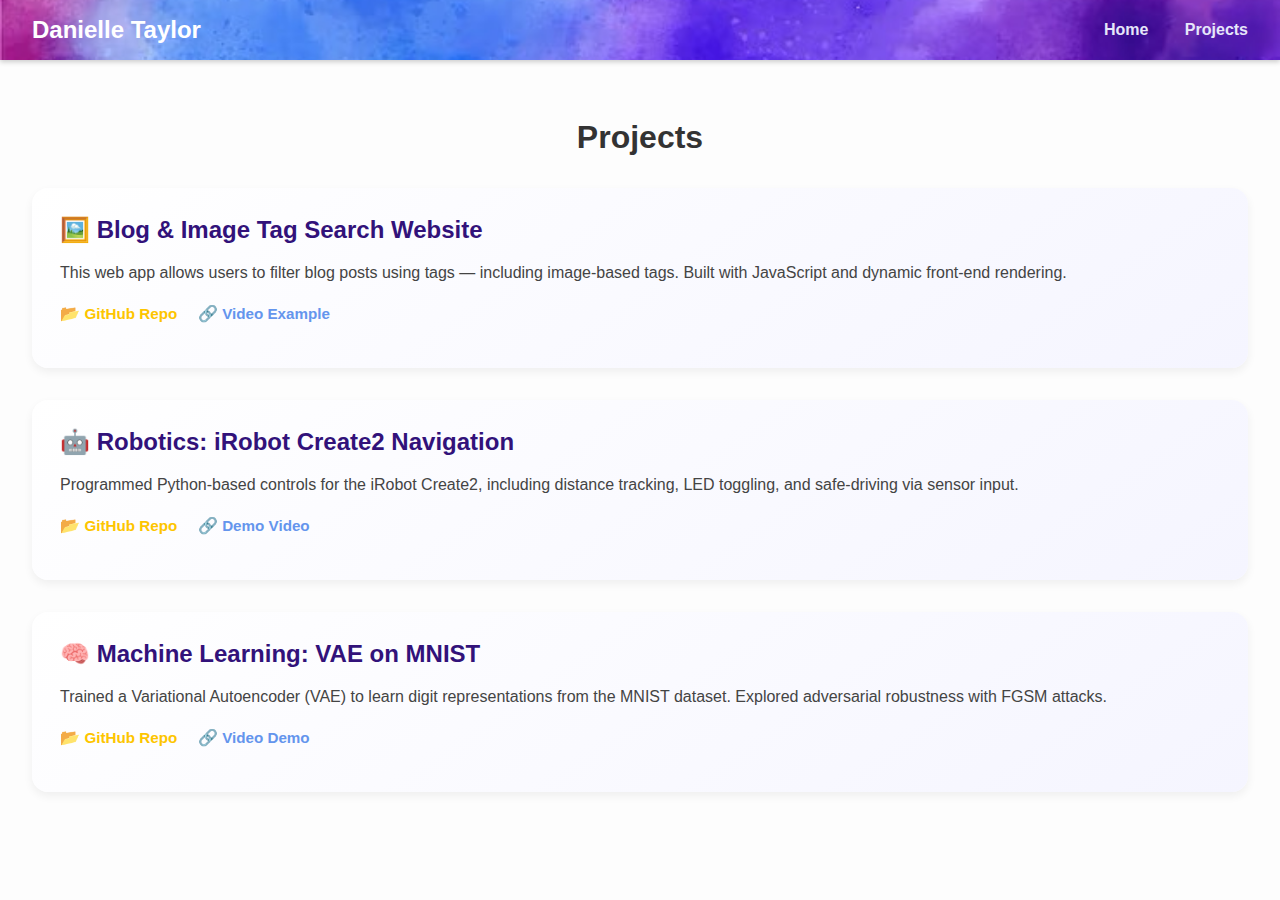
==== projects.html @ 4d548881 "Worked on HomePage" ====
<!DOCTYPE html>
<html lang="en">
<head>
  <meta charset="UTF-8" />
  <meta name="viewport" content="width=device-width, initial-scale=1.0" />
  <title>Projects | Danielle Taylor</title>
  <link rel="stylesheet" href="style.css" />
</head>
<body>
  <header class="site-header">
    <div class="container">
      <h1 class="site-title">Danielle Taylor</h1>
      <nav class="site-nav">
        <a href="index.html">Home</a>
        <a href="projects.html">Projects</a>
      </nav>
    </div>
  </header>





  
  <main>
    <h2 style="text-align: center;">Projects</h2>
  
    <div class="projects-grid">
      <!-- Project 1 -->
      <section class="project">
        <h3>🖼️ Blog & Image Tag Search Website</h3>
        <p>This web app allows users to filter blog posts using tags — including image-based tags. Built with JavaScript and dynamic front-end rendering.</p>
        <p>
          📂 <a href="https://github.com/DanielleJTaylor/WebDev/tree/a3f92753faeaedb4a75d75e4c604902d5edf4803/ImageArchieve" target="_blank">GitHub Repo</a>
          🔗 <a href="https://your-live-project-link.com" target="_blank">Video Example</a>
        </p>
      </section>
  
      <!-- Project 2 -->
      <section class="project">
        <h3>🤖 Robotics: iRobot Create2 Navigation</h3>
        <p>Programmed Python-based controls for the iRobot Create2, including distance tracking, LED toggling, and safe-driving via sensor input.</p>
        <p>
          📂 <a href="https://github.com/DanielleJTaylor/Robotics-Create2" target="_blank">GitHub Repo</a>
          🔗 <a href="https://your-video-link.com" target="_blank">Demo Video</a>
        </p>
      </section>
  
      <!-- Project 3 -->
      <section class="project">
        <h3>🧠 Machine Learning: VAE on MNIST</h3>
        <p>Trained a Variational Autoencoder (VAE) to learn digit representations from the MNIST dataset. Explored adversarial robustness with FGSM attacks.</p>
        <p>
          📂 <a href="https://github.com/DanielleJTaylor/ML-VAE-MNIST" target="_blank">GitHub Repo</a>
          🔗 <a href="https://your-demo-video.com" target="_blank">Video Demo</a>
        </p>
      </section>
  
      <!-- Add more projects below! -->
    </div>
  </main>
  
</body>
</html>
---- style.css ----
/* Reset body */
body {
  margin: 0;
  font-family: Arial, sans-serif;
  background-color: #fdfdfd; /* light background */
  color: #222; /* dark text */
}

.site-header {
  position: sticky;
  top: 0;
  background-image: url("Cosmic.jpg");
  background-size: cover;
  background-position: center;
  color: white;
  padding: 1rem 2rem;
  z-index: 1000;
  box-shadow: 0 2px 5px rgba(0,0,0,0.2);
  position: relative;
}


/* Flex layout */
.container {
  display: flex;
  justify-content: space-between;
  align-items: center;
}

/* Site title */
.site-title {
  margin: 0;
  font-size: 1.5rem;
  color: white; /* white accent */
}

/* Navigation */
.site-nav a {
  color: #E6E6FA;
  text-decoration: none;
  margin-left: 2rem;
  font-weight: bold;
}

.site-nav a:hover {
  text-decoration: underline;
}

/* Page content */
main {
  padding: 2rem;
}

main h2 {
  text-align: center;
  margin-bottom: 2rem;
  color: #333;
  font-size: 2rem;
}

/* Centered wrapper */
.project-wrapper {
  max-width: 960px;
  margin: 0 auto;
  padding: 0 1rem;
}

.project {
  position: relative;
  background: linear-gradient(145deg, #ffffff, #f5f5ff);
  padding: 1.75rem;
  border-radius: 16px;
  box-shadow: 0 4px 10px rgba(0,0,0,0.06);
  margin-bottom: 2rem;
  overflow: hidden; /* ensures overlay stays inside */
  transition: box-shadow 0.3s ease;
}

.project::after {
  content: "";
  position: absolute;
  inset: 0;
  background: rgba(100, 100, 100, 0.1); /* soft purple overlay */
  opacity: 0;
  transition: opacity 0.3s ease;
  z-index: 1;
  border-radius: 16px;
}

.project:hover::after {
  opacity: 1;
}

.project > * {
  position: relative;
  z-index: 2;
}

.project h3 {
  color: #32127A; /* Deep purple */
  font-size: 1.5rem;
  margin-top: 0;
  margin-bottom: 0.6rem;
}


.project p {
  color: #444;
  line-height: 1.6;
  margin-bottom: 0.8rem;
}

/* Project links */
.project a {
  text-decoration: none;
  font-weight: bold;
  margin-right: 1rem;
  font-size: 0.95rem;
}

.project a:first-of-type {
  color: #FDC500; /* gold yellow */
}

.project a:last-of-type {
  color: #6495ED; /* cornflower blue */
}


.project a:hover {
  text-decoration: underline;
  opacity: 0.85;
}






/* Home layout */
.home-container {
  display: flex;
  flex-wrap: wrap;
  justify-content: space-between;
  padding: 2rem;
  gap: 2rem;
}

.left-column {
  flex: 1;
  min-width: 250px;
  text-align: center;
  background-image: url("Cosmic.jpg");
  background-size: cover;
  background-position: center;
  color: #fff;
  padding: 2rem 1rem;
  border-radius: 12px;
  max-height: 450px;
  margin-top: 30px;
  position: relative;
  overflow: hidden;
}

.right-column {
  flex: 2;
  min-width: 300px;
  padding-left: 30px;
}



.left-column::before {
  content: "";
  position: absolute;
  inset: 0;
  background: rgba(0, 0, 0, 0.3); /* subtle black overlay */
  z-index: 0;
}

.left-column > * {
  position: relative;
  z-index: 1;
}

.social-links {
  margin-top: 1rem;
}

.btn {
  display: inline-block;
  margin: 0.5rem;
  padding: 0.6rem 1.2rem;
  background-color:black;
  color: white;
  text-decoration: none;
  border-radius: 6px;
  font-weight: bold;
  transition: background-color 0.3s ease;
}

.btn:hover {
  background-color: #865bd6;
  box-shadow: 0 0 10px #865bd6;
}


.right-column ul {
  margin: 0.5rem 0 1.5rem 1rem;
  padding-left: 1.2rem;
}

.right-column li {
  margin-bottom: 0.5rem;
  line-height: 1.6;
  color: #444;
}


.right-column h3 {
  margin-top: 2rem;
  border-bottom: 2px solid #CDAEFF;
  padding-bottom: 0.4rem;
}

.left-column h2 {

  color: #fff;
  
}

.profile-pic {
  width: 200px;
  height: 200px;
  object-fit: cover;
  border-radius: 50%;
  border: 10px solid #fff; /* Adjust width here */
  margin-bottom: 1rem;
}
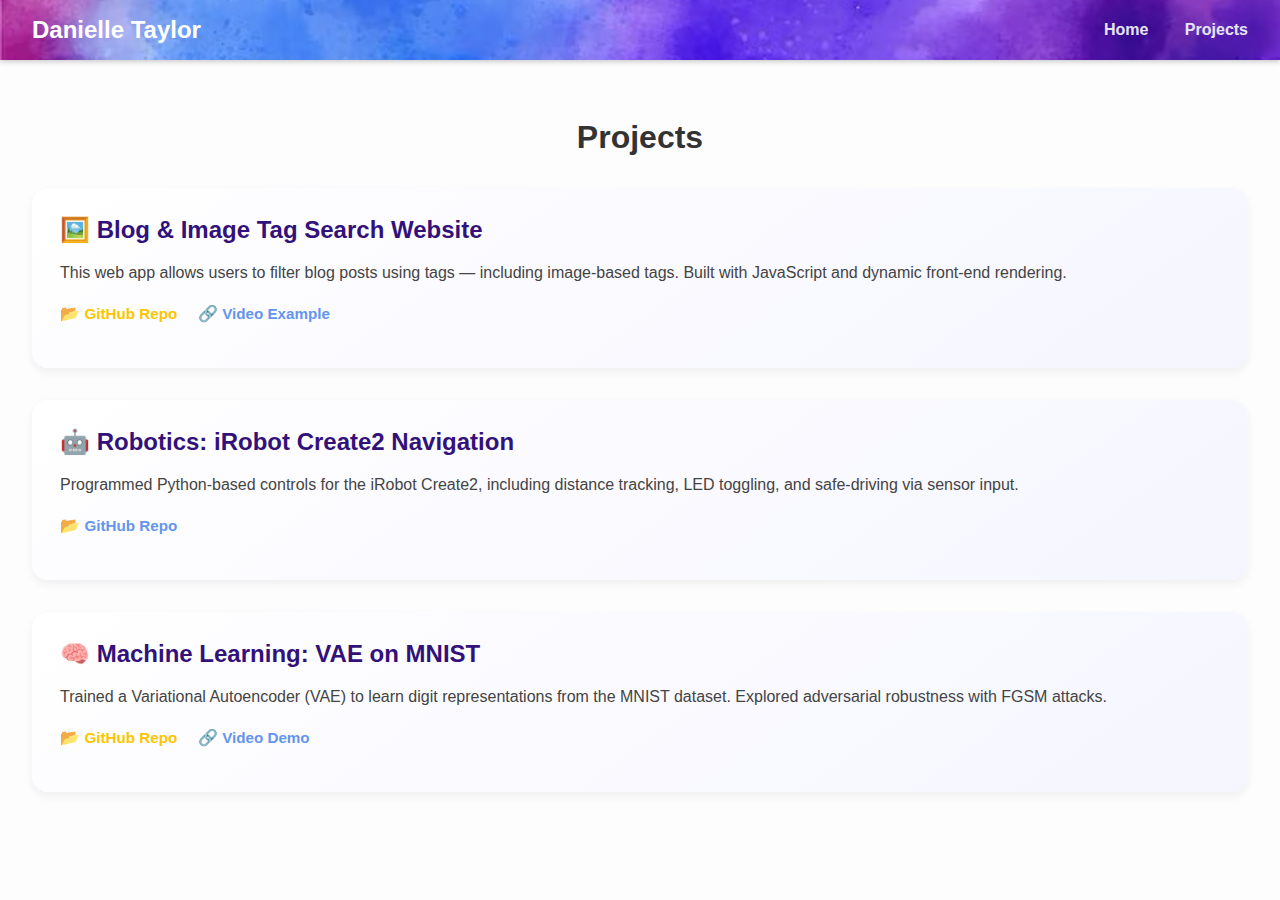
==== commit aed9f70c: "Need to center it on page" ====
--- a/projects.html
+++ b/projects.html
@@ -31,8 +31,8 @@
         <h3>🖼️ Blog & Image Tag Search Website</h3>
         <p>This web app allows users to filter blog posts using tags — including image-based tags. Built with JavaScript and dynamic front-end rendering.</p>
         <p>
-          📂 <a href="https://github.com/DanielleJTaylor/WebDev/tree/a3f92753faeaedb4a75d75e4c604902d5edf4803/ImageArchieve" target="_blank">GitHub Repo</a>
-          🔗 <a href="https://your-live-project-link.com" target="_blank">Video Example</a>
+          📂 <a href="https://github.com/DanielleJTaylor/WebDev/tree/a3f92753faeaedb4a75d75e4c604902d5edf4803/ImageArchieve" target="_blank" class="github-link">GitHub Repo</a>
+          🔗 <a href="https://your-live-project-link.com" target="_blank" class="video-link">Video Example</a>
         </p>
       </section>
   
@@ -41,8 +41,7 @@
         <h3>🤖 Robotics: iRobot Create2 Navigation</h3>
         <p>Programmed Python-based controls for the iRobot Create2, including distance tracking, LED toggling, and safe-driving via sensor input.</p>
         <p>
-          📂 <a href="https://github.com/DanielleJTaylor/Robotics-Create2" target="_blank">GitHub Repo</a>
-          🔗 <a href="https://your-video-link.com" target="_blank">Demo Video</a>
+          📂 <a href="https://github.com/DanielleJTaylor/Robotics-Create2" target="_blank" class="github-link">GitHub Repo</a>
         </p>
       </section>
   
@@ -51,8 +50,8 @@
         <h3>🧠 Machine Learning: VAE on MNIST</h3>
         <p>Trained a Variational Autoencoder (VAE) to learn digit representations from the MNIST dataset. Explored adversarial robustness with FGSM attacks.</p>
         <p>
-          📂 <a href="https://github.com/DanielleJTaylor/ML-VAE-MNIST" target="_blank">GitHub Repo</a>
-          🔗 <a href="https://your-demo-video.com" target="_blank">Video Demo</a>
+          📂 <a href="https://github.com/DanielleJTaylor/ML-VAE-MNIST" target="_blank" class="github-link">GitHub Repo</a>
+          🔗 <a href="https://your-demo-video.com" target="_blank" class="video-link">Video Demo</a>
         </p>
       </section>
   
--- a/style.css
+++ b/style.css
@@ -236,4 +236,4 @@
   border-radius: 50%;
   border: 10px solid #fff; /* Adjust width here */
   margin-bottom: 1rem;
-}
+}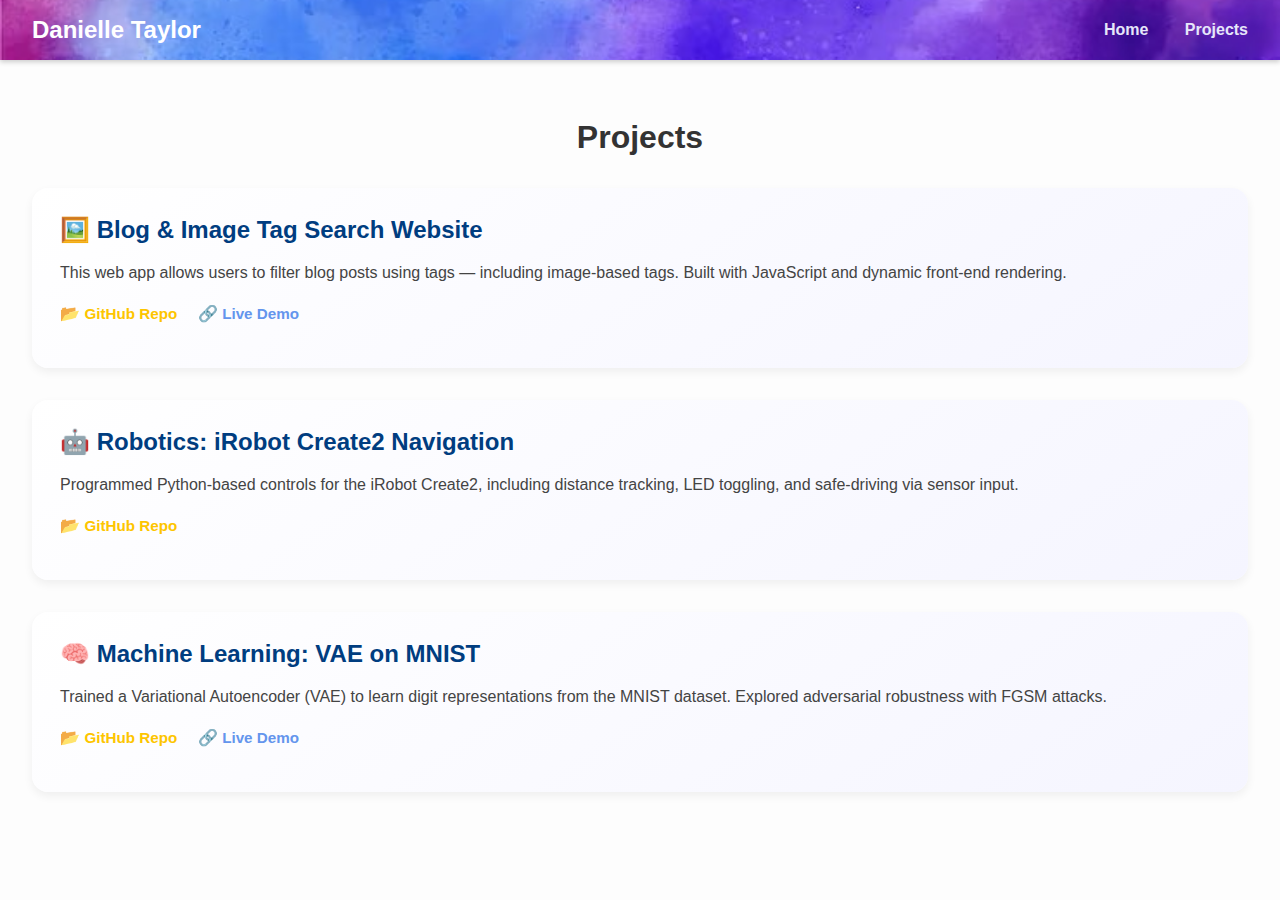
==== commit e0516542: "change color" ====
--- a/projects.html
+++ b/projects.html
@@ -32,7 +32,7 @@
         <p>This web app allows users to filter blog posts using tags — including image-based tags. Built with JavaScript and dynamic front-end rendering.</p>
         <p>
           📂 <a href="https://github.com/DanielleJTaylor/WebDev/tree/a3f92753faeaedb4a75d75e4c604902d5edf4803/ImageArchieve" target="_blank" class="github-link">GitHub Repo</a>
-          🔗 <a href="https://your-live-project-link.com" target="_blank" class="video-link">Video Example</a>
+          🔗 <a href="https://your-live-project-link.com" target="_blank" class="live-link">Live Demo</a>
         </p>
       </section>
   
@@ -51,7 +51,7 @@
         <p>Trained a Variational Autoencoder (VAE) to learn digit representations from the MNIST dataset. Explored adversarial robustness with FGSM attacks.</p>
         <p>
           📂 <a href="https://github.com/DanielleJTaylor/ML-VAE-MNIST" target="_blank" class="github-link">GitHub Repo</a>
-          🔗 <a href="https://your-demo-video.com" target="_blank" class="video-link">Video Demo</a>
+          🔗 <a href="https://your-demo-video.com" target="_blank" class="live-link">Live Demo</a>
         </p>
       </section>
   
--- a/style.css
+++ b/style.css
@@ -2,8 +2,8 @@
 body {
   margin: 0;
   font-family: Arial, sans-serif;
-  background-color: #fdfdfd; /* light background */
-  color: #222; /* dark text */
+  background-color: #fdfdfd;
+  color: #222;
 }
 
 .site-header {
@@ -19,22 +19,18 @@
   position: relative;
 }
 
-
-/* Flex layout */
 .container {
   display: flex;
   justify-content: space-between;
   align-items: center;
 }
 
-/* Site title */
 .site-title {
   margin: 0;
   font-size: 1.5rem;
-  color: white; /* white accent */
-}
-
-/* Navigation */
+  color: white;
+}
+
 .site-nav a {
   color: #E6E6FA;
   text-decoration: none;
@@ -72,7 +68,7 @@
   border-radius: 16px;
   box-shadow: 0 4px 10px rgba(0,0,0,0.06);
   margin-bottom: 2rem;
-  overflow: hidden; /* ensures overlay stays inside */
+  overflow: hidden;
   transition: box-shadow 0.3s ease;
 }
 
@@ -80,7 +76,7 @@
   content: "";
   position: absolute;
   inset: 0;
-  background: rgba(100, 100, 100, 0.1); /* soft purple overlay */
+  background: rgba(100, 100, 100, 0.1);
   opacity: 0;
   transition: opacity 0.3s ease;
   z-index: 1;
@@ -97,12 +93,11 @@
 }
 
 .project h3 {
-  color: #32127A; /* Deep purple */
+  color: #003d80; /* darker version of cornflower blue */
   font-size: 1.5rem;
   margin-top: 0;
   margin-bottom: 0.6rem;
 }
-
 
 .project p {
   color: #444;
@@ -110,7 +105,6 @@
   margin-bottom: 0.8rem;
 }
 
-/* Project links */
 .project a {
   text-decoration: none;
   font-weight: bold;
@@ -118,32 +112,28 @@
   font-size: 0.95rem;
 }
 
-.project a:first-of-type {
+.github-link {
   color: #FDC500; /* gold yellow */
 }
 
-.project a:last-of-type {
+.live-link {
   color: #6495ED; /* cornflower blue */
 }
-
 
 .project a:hover {
   text-decoration: underline;
   opacity: 0.85;
 }
 
-
-
-
-
-
 /* Home layout */
 .home-container {
   display: flex;
-  flex-wrap: wrap;
-  justify-content: space-between;
+  justify-content: center;
+  align-items: center;
+  max-height: calc(100vh - 80px);
   padding: 2rem;
   gap: 2rem;
+  overflow: hidden;
 }
 
 .left-column {
@@ -156,31 +146,39 @@
   color: #fff;
   padding: 2rem 1rem;
   border-radius: 12px;
-  max-height: 450px;
-  margin-top: 30px;
-  position: relative;
+  height: 450px;
+  position: sticky;
   overflow: hidden;
-}
-
-.right-column {
-  flex: 2;
-  min-width: 300px;
-  padding-left: 30px;
-}
-
-
+  display: flex;
+  flex-direction: column;
+  justify-content: center;
+  align-items: center;
+}
 
 .left-column::before {
   content: "";
   position: absolute;
   inset: 0;
-  background: rgba(0, 0, 0, 0.3); /* subtle black overlay */
+  background: rgba(0, 0, 0, 0.3);
   z-index: 0;
 }
 
 .left-column > * {
   position: relative;
   z-index: 1;
+}
+
+.right-column {
+  flex: 2;
+  min-width: 100px;
+  padding-left: 30px;
+  display: flex;
+  flex-direction: column;
+  justify-content: top;
+  text-align: start;
+  max-height: 100%;
+  overflow-y: auto;
+  height: 520px;
 }
 
 .social-links {
@@ -191,7 +189,7 @@
   display: inline-block;
   margin: 0.5rem;
   padding: 0.6rem 1.2rem;
-  background-color:black;
+  background-color: black;
   color: white;
   text-decoration: none;
   border-radius: 6px;
@@ -200,10 +198,9 @@
 }
 
 .btn:hover {
-  background-color: #865bd6;
-  box-shadow: 0 0 10px #865bd6;
-}
-
+  background-color: #6495ED;
+  box-shadow: 0 0 10px #6495ED;
+}
 
 .right-column ul {
   margin: 0.5rem 0 1.5rem 1rem;
@@ -216,17 +213,14 @@
   color: #444;
 }
 
-
 .right-column h3 {
   margin-top: 2rem;
-  border-bottom: 2px solid #CDAEFF;
+  border-bottom: 2px solid #6495ED;
   padding-bottom: 0.4rem;
 }
 
 .left-column h2 {
-
   color: #fff;
-  
 }
 
 .profile-pic {
@@ -234,6 +228,6 @@
   height: 200px;
   object-fit: cover;
   border-radius: 50%;
-  border: 10px solid #fff; /* Adjust width here */
+  border: 10px solid #fff;
   margin-bottom: 1rem;
-}+}
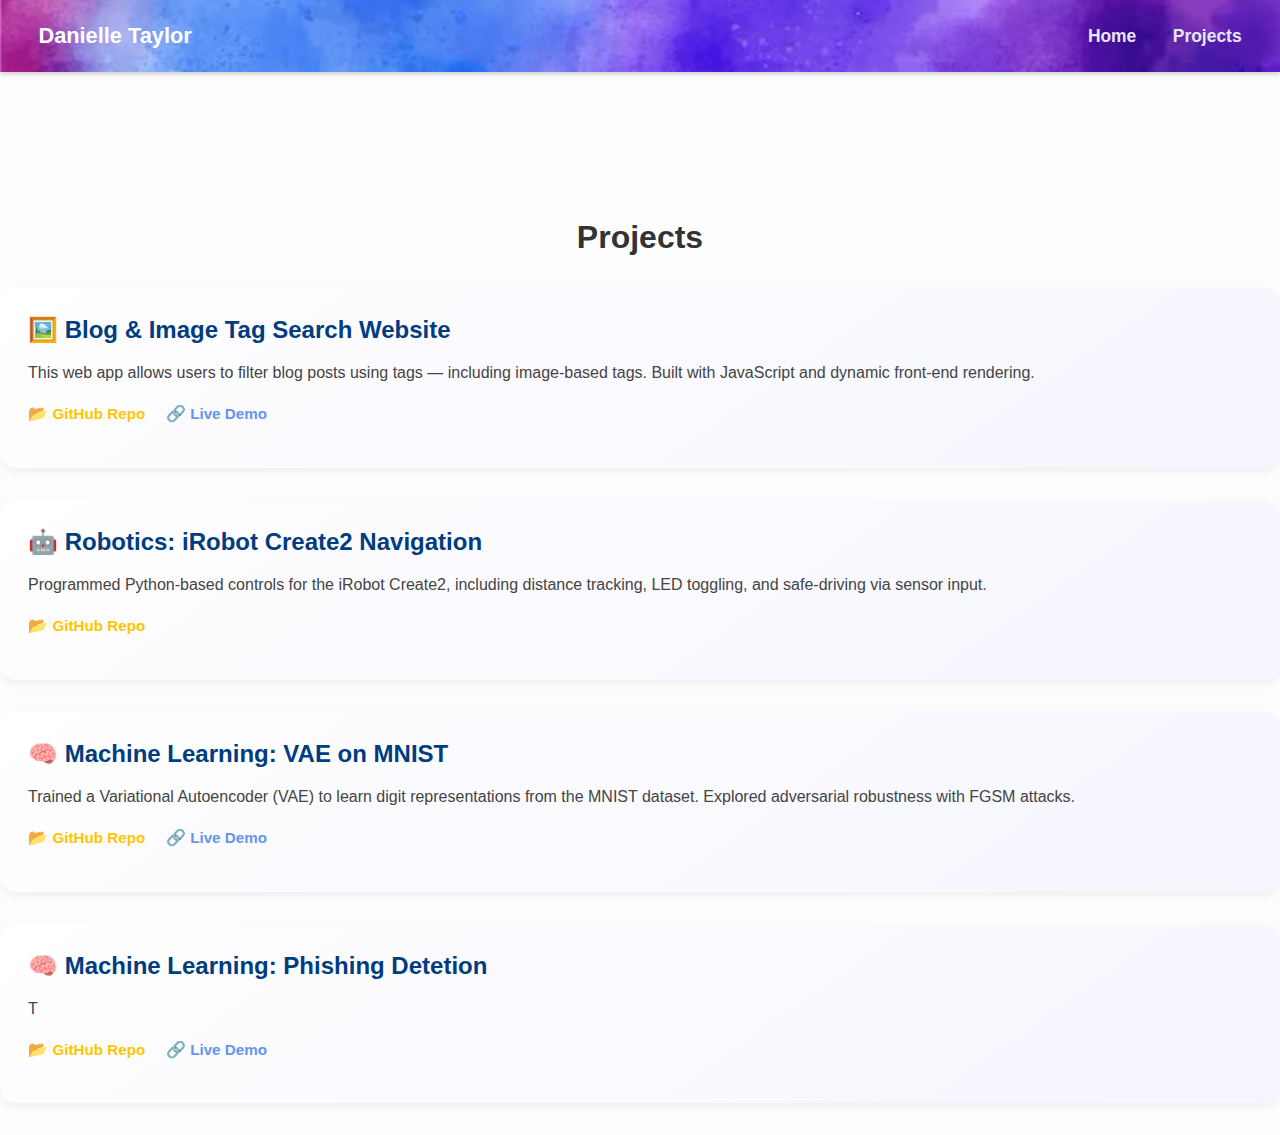
==== commit f48ba9e8: "push to fix error" ====
--- a/projects.html
+++ b/projects.html
@@ -54,6 +54,16 @@
           🔗 <a href="https://your-demo-video.com" target="_blank" class="live-link">Live Demo</a>
         </p>
       </section>
+
+            <!-- Project 3 -->
+      <section class="project">
+        <h3>🧠 Machine Learning: Phishing Detetion </h3>
+        <p>T</p>
+        <p>
+          📂 <a href="https://github.com/DanielleJTaylor/ML-VAE-MNIST" target="_blank" class="github-link">GitHub Repo</a>
+          🔗 <a href="https://your-demo-video.com" target="_blank" class="live-link">Live Demo</a>
+        </p>
+      </section>
   
       <!-- Add more projects below! -->
     </div>
--- a/style.css
+++ b/style.css
@@ -1,22 +1,25 @@
-/* Reset body */
+/* Body becomes a column-based Flex container with 2 rows */
 body {
+  display: flex;
+  flex-direction: column;
+  height: 100vh; /* Make sure it takes full viewport height */
   margin: 0;
   font-family: Arial, sans-serif;
   background-color: #fdfdfd;
   color: #222;
 }
 
+/* Top row: Banner/Header */
 .site-header {
-  position: sticky;
-  top: 0;
+  flex: 0 0 auto;
   background-image: url("Cosmic.jpg");
   background-size: cover;
   background-position: center;
   color: white;
-  padding: 1rem 2rem;
-  z-index: 1000;
+  align-content: center;
   box-shadow: 0 2px 5px rgba(0,0,0,0.2);
-  position: relative;
+  height: 8vh;
+  padding: 0px 3vw; /* 1rem top/bottom, 5% of screen width on left/right */
 }
 
 .container {
@@ -27,8 +30,9 @@
 
 .site-title {
   margin: 0;
-  font-size: 1.5rem;
+  font-size: clamp(0.2rem, 1vw + 1vh, 4rem);
   color: white;
+  
 }
 
 .site-nav a {
@@ -36,16 +40,13 @@
   text-decoration: none;
   margin-left: 2rem;
   font-weight: bold;
+  font-size: clamp(0.1rem, 0.8vw + 0.8vh, 3rem);
 }
 
 .site-nav a:hover {
   text-decoration: underline;
 }
 
-/* Page content */
-main {
-  padding: 2rem;
-}
 
 main h2 {
   text-align: center;
@@ -125,9 +126,18 @@
   opacity: 0.85;
 }
 
+/* Page content */
+main {
+  padding-top: 120px;
+}
+
+
 /* Home layout */
-.home-container {
-  display: flex;
+/* Bottom row: Main Content area (with two columns) */
+main.home-container {
+  flex: 1 1 auto;
+  display: flex;
+  flex-direction: row;
   justify-content: center;
   align-items: center;
   max-height: calc(100vh - 80px);
@@ -136,9 +146,11 @@
   overflow: hidden;
 }
 
+
 .left-column {
   flex: 1;
   min-width: 250px;
+  max-width: 350px;
   text-align: center;
   background-image: url("Cosmic.jpg");
   background-size: cover;
@@ -146,8 +158,9 @@
   color: #fff;
   padding: 2rem 1rem;
   border-radius: 12px;
-  height: 450px;
-  position: sticky;
+  max-height: calc(100vh - 25vh); 
+  aspect-ratio: 3 / 4; /* Keeps width:height ratio */
+  position: relative;
   overflow: hidden;
   display: flex;
   flex-direction: column;
@@ -224,10 +237,13 @@
 }
 
 .profile-pic {
-  width: 200px;
-  height: 200px;
+  width: 100%;
+  max-width: 200px;
+  min-width: 100px; /* prevents it from shrinking too tiny */
+  aspect-ratio: 1;   /* keeps it a square */
+  height: auto;      /* allows natural scaling */
   object-fit: cover;
   border-radius: 50%;
   border: 10px solid #fff;
-  margin-bottom: 1rem;
-}
+  margin-bottom: 0;
+}
